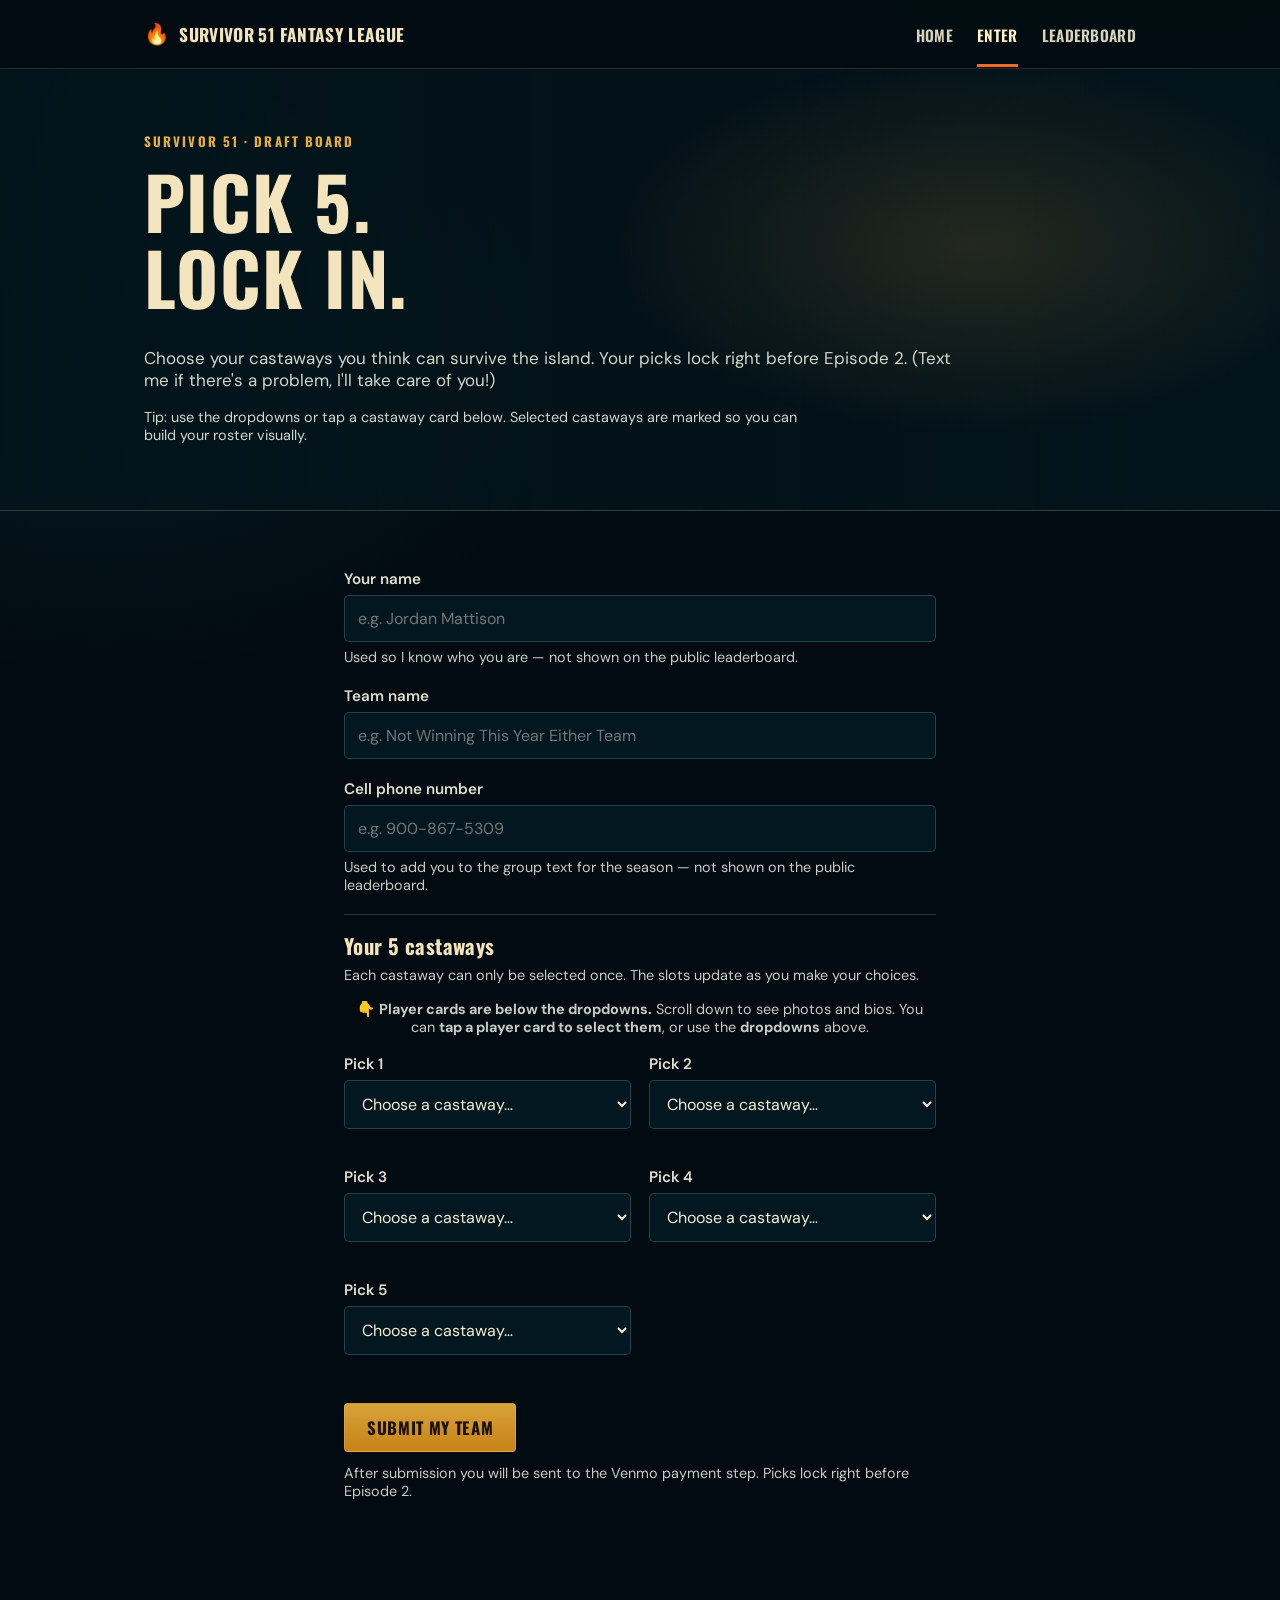
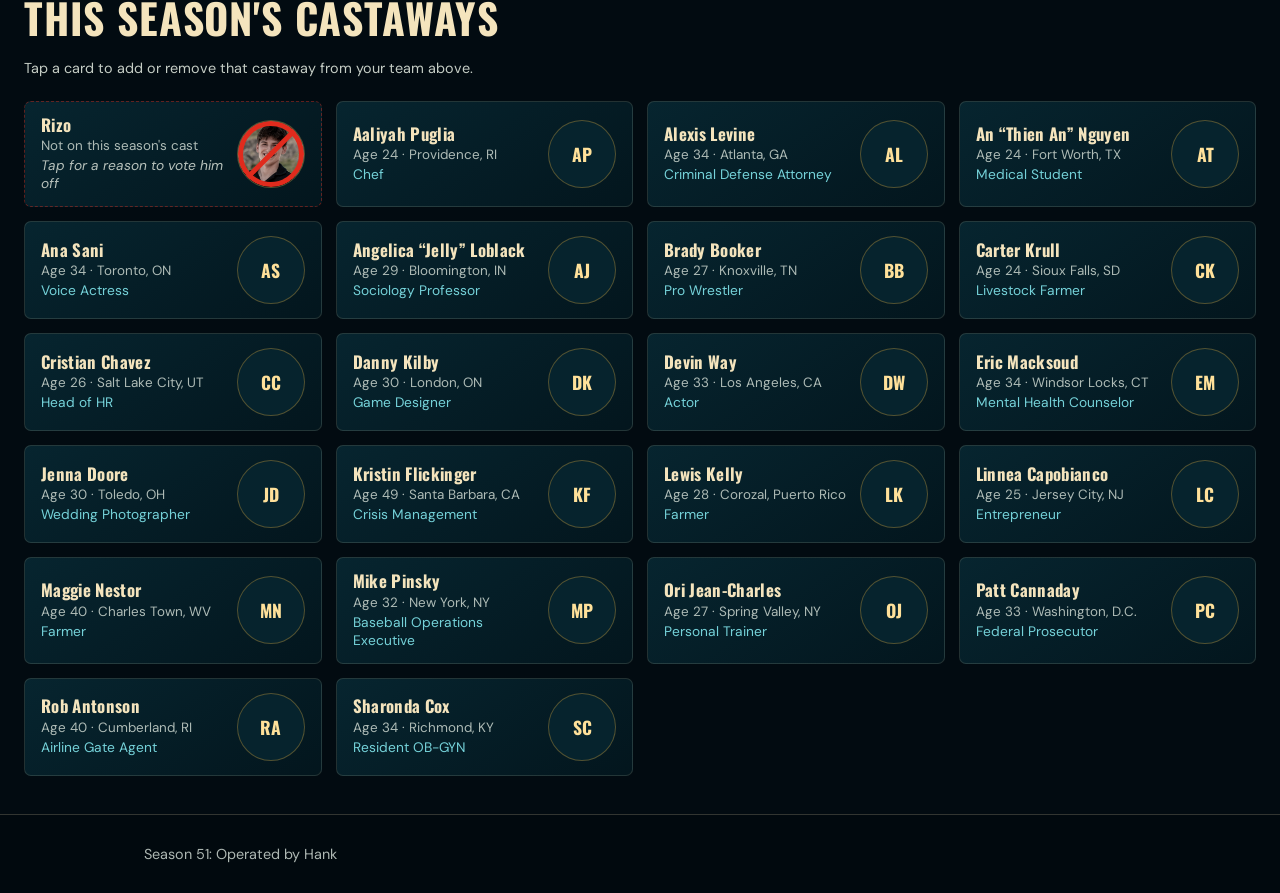
==== entry.html @ 3fda4a82 "Clarify picks lock timing before Episode 2" ====
<!doctype html>
<html lang="en">
<head>
<meta charset="utf-8" />
<meta name="viewport" content="width=device-width, initial-scale=1" />
<title>Draft Your Team — Survivor 51 Fantasy League</title>
<link rel="icon" href="images/flame.svg" type="image/svg+xml" />
<link rel="apple-touch-icon" href="images/apple-touch-icon.svg" type="image/svg+xml" sizes="180x180" />
<link rel="stylesheet" href="css/style.css" />
</head>
<body>

<nav class="topnav">
  <div class="container">
    <a class="brand" href="index.html">
      <span class="brand-flame" aria-hidden="true">🔥</span>
      <span class="brand-title"><span class="season-label">Survivor 51</span> Fantasy League</span>
    </a>
    <div class="navlinks">
      <a href="index.html">Home</a>
      <a href="entry.html" class="active">Enter</a>
      <a href="leaderboard.html">Leaderboard</a>
    </div>
  </div>
</nav>

<header class="hero">
  <div class="container">
    <div class="eyebrow"><span class="season-label">SURVIVOR 51</span> · DRAFT BOARD</div>
    <h1>Pick <span class="picks-per-team">five</span>.<br />Lock in.</h1>
    <p class="muted">Choose your castaways you think can survive the island. Your picks lock right before Episode 2. (Text me if there's a problem, I'll take care of you!)</p>
    <p class="muted small">Tip: use the dropdowns or tap a castaway card below. Selected castaways are marked so you can build your roster visually.</p>
  </div>
</header>

<section id="locked-section" class="hidden">
  <div class="container" style="max-width:640px;">
    <div class="panel center">
      <h2>Drafting is closed</h2>
      <p class="muted">The entry deadline has passed or entries have been closed, so picks are locked. If you already submitted a team, check the <a href="leaderboard.html">leaderboard</a> for scores. Get your team in before Episode 2 next season loser. Or text Henry for help!</p>
    </div>
  </div>
</section>

<!-- Payment reminder is intentionally near the top so it is easy to find after submission. -->
<section id="confirmation" class="hidden">
  <div class="container" style="max-width:640px;">
    <div class="panel center">
      <h2>🔥 You're in! 🔥</h2>
      <p class="muted">Your team is submitted. Picks lock right before Episode 2.</p>
      <a class="btn" id="venmo-payment-link" style="margin-top:8px;" target="_blank" rel="noopener"
         href="https://venmo.com/Henry-Lumbard-1?txn=pay&note=Survivor%2051%20Fantasy%20League%20entry">
        Pay $10 on Venmo (@Henry-Lumbard-1)
      </a>
      <p class="small muted" style="margin-top:20px;">
        Picks stay hidden until the entry deadline. Check the
        <a href="leaderboard.html">leaderboard</a> right before Episode 2 to see everyone's teams.
      </p>
    </div>
  </div>
</section>

<section id="form-section">
  <div class="container" style="max-width:640px;">
    <div id="status" class="hidden"></div>

    <form id="entry-form">
      <div class="field">
        <label for="playerName">Your name</label>
        <input type="text" id="playerName" required placeholder="e.g. Jordan Mattison" />
        <p class="small muted" style="margin-top:6px;">Used so I know who you are &mdash; not shown on the public leaderboard.</p>

      </div>
      <div class="field">
        <label for="teamName">Team name</label>
        <input type="text" id="teamName" required placeholder="e.g. Not Winning This Year Either Team" />
      </div>
      <div class="field">
        <label for="phone">Cell phone number</label>
        <input type="tel" id="phone" required placeholder="e.g. 900-867-5309" />
        <p class="small muted" style="margin-top:6px;">Used to add you to the group text for the season &mdash; not shown on the public leaderboard.</p>
      </div>

      <div class="hairline"></div>
      <h3 style="margin-top:20px;">Your <span class="picks-per-team">five</span> castaways</h3>
      <p class="small muted">Each castaway can only be selected once. The slots update as you make your choices.</p>
      <p class="small muted center" style="margin:16px 0 18px;">
        👇 <strong>Player cards are below the dropdowns.</strong> Scroll down to see photos and bios. You can <strong>tap a player card to select them</strong>, or use the <strong>dropdowns</strong> above.
      </p>

      <div class="pick-grid" id="pick-grid"></div>

      <div style="margin-top:28px;">
        <button type="submit" class="btn" id="submit-btn">Submit my team</button>
      </div>
      <p class="small muted" style="margin:12px 0 0;">After submission you will be sent to the Venmo payment step. Picks lock right before Episode 2.</p>
    </form>
  </div>
</section>

<section id="roster-section" class="tight">
  <div class="container container-wide">
    <h2>This season's castaways</h2>
    <p class="muted small">
     Tap a card to add or remove that castaway from your team above.
    </p>
    <div id="roster-status" class="hidden status-msg" style="margin-top:12px;"></div>
    <div class="roster-grid" id="roster-grid"></div>
  </div>
</section>

<footer>
  <div class="container">
    Survivor 51 Fantasy League &mdash; run by Henry &middot; entry fee $10 via Venmo (@Henry-Lumbard-1)
  </div>
</footer>

<script src="js/config.js"></script>
<script src="js/api.js"></script>
<script src="js/castaways.js"></script>
<script src="js/season.js"></script>
<script>
function initials(name) {
  return name.replace(/[\u201c\u201d"]/g, "").split(" ").filter(Boolean).slice(0, 2).map((w) => w[0]).join("").toUpperCase();
}

let ACTIVE_CASTAWAYS = SURVIVOR_51_CAST;

function renderRoster() {
  const grid = document.getElementById("roster-grid");
  grid.innerHTML = "";

  renderRizoCard(grid);

  ACTIVE_CASTAWAYS.forEach((c) => {
    const card = document.createElement("div");
    card.className = "roster-card";
    card.dataset.id = c.id;

    const photoWrap = document.createElement("div");
    photoWrap.className = "roster-photo";

    if (c.photo) {
      const img = document.createElement("img");
      img.src = c.photo;
      img.alt = c.name.replace(/[\u201c\u201d]/g, '"');
      img.loading = "lazy";
      img.onerror = function () {
        photoWrap.innerHTML = `<div class="roster-initials">${initials(c.name)}</div>`;
      };
      photoWrap.appendChild(img);
    } else {
      photoWrap.innerHTML = `<div class="roster-initials">${initials(c.name)}</div>`;
    }

    const info = document.createElement("div");
    info.className = "roster-info";
    info.innerHTML = `
      <h3>${c.name}</h3>
      <p class="roster-meta">Age ${c.age} &middot; ${c.hometown}</p>
      <p class="roster-occ">${c.occupation}</p>
    `;

    card.appendChild(info);
    card.appendChild(photoWrap);
    grid.appendChild(card);
  });

}

const RIZO_REASONS = [
  "Told the group chat he “basically already won” before the season even aired.",
  "Once explained the hidden immunity idol rules to a room full of people who have watched every season.",
  "Refers to strategic gameplay as “what I would have done.”",
  "Still brings up that one time he almost auditioned for the show.",
  "Has never once received a torch snuff, and will not let anyone forget it.",
  "Said he has a foolproof alliance strategy. Unfortunately, nobody else is in the alliance.",
  "Volunteered to be the camp provider, then remembered he doesn't know how to fish.",
  "Would absolutely play his Shot in the Dark on Day 1.",
  "Has already blamed the edit for something that hasn't happened yet.",
  "Calls himself a “social threat” despite being left on read in the group chat.",
  "Would find the hidden immunity idol and immediately tell everyone where it is.",
  "Spent three hours making a fake alliance chart on a whiteboard.",
  "His strategy is to “lay low” until everyone forgets he's there.",
  "Would negotiate his vote for a sandwich and still think he won the deal.",
  "Claims he could beat any Survivor challenge because he watched all the challenge compilations.",
  "Would form a final-four alliance before the opening credits finish.",
  "Has a backup speech prepared for every possible Tribal… except the one where he gets voted out.",
  "Thinks “trust” is a strategy.",
  "Would accidentally vote himself out and then argue the parchment was confusing.",
  "Has been practicing his confessional face in the bathroom mirror.",
  "Says “I’m not here to make friends” immediately after making friends.",
  "Would find an idol clue and somehow lose it before reading it.",
  "Already knows exactly who he would vote for at every Tribal Council.",
  "Would tell Jeff Probst his vote is “a business decision” and then vote based on vibes.",
  "His master strategy is to “hope everyone else makes bigger mistakes.”",
  "Would get blindsided and insist it was part of his plan.",
  "Has a three-step plan: survive, dominate, explain afterward why it was all intentional.",
  "Would bring an actual PowerPoint to a Tribal Council.",
  "Claims he's a challenge beast because he once won a backyard cornhole tournament.",
  "Would spend his entire day searching for an idol that isn't there.",
  "His alliance has one member: Rizo.",
  "Would give a 10-minute confessional explaining why his 2–3–1 vote split was genius.",
  "Somehow manages to be both the biggest threat and the easiest person to forget.",
  "If voted out, he will immediately request a recount.",
];

function renderRizoCard(grid) {
  const card = document.createElement("div");
  card.className = "roster-card fake-card";

  const photoWrap = document.createElement("div");
  photoWrap.className = "roster-photo";
  const img = document.createElement("img");
  img.src = "images/rizo.jpg";
  img.alt = "Rizo";
  photoWrap.appendChild(img);
  const ring = document.createElement("div");
  ring.className = "ban-ring";
  const bar = document.createElement("div");
  bar.className = "ban-bar";
  photoWrap.appendChild(ring);
  photoWrap.appendChild(bar);

  const info = document.createElement("div");
  info.className = "roster-info";
  info.innerHTML = `
    <h3>Rizo</h3>
    <p class="roster-meta">Not on this season's cast</p>
    <p class="roster-occ fake-reason">Tap for a reason to vote him off</p>
  `;

  card.appendChild(info);
  card.appendChild(photoWrap);
  grid.appendChild(card);

  const reasonEl = info.querySelector(".fake-reason");

  let shuffledReasons = [...RIZO_REASONS];
  let reasonIndex = 0;

  function shuffleReasons() {
    for (let i = shuffledReasons.length - 1; i > 0; i--) {
      const j = Math.floor(Math.random() * (i + 1));
      [shuffledReasons[i], shuffledReasons[j]] = [shuffledReasons[j], shuffledReasons[i]];
    }
    reasonIndex = 0;
  }

  shuffleReasons();

  card.addEventListener("click", () => {
    if (reasonIndex >= shuffledReasons.length) {
      shuffleReasons();
    }
    reasonEl.textContent = shuffledReasons[reasonIndex++];
    card.classList.add("revealed");
  });
}

renderRoster();

(async function initEntryPage() {
  const data = await fetchSeasonStatus().catch(() => ({ settings: LEAGUE, seasonStarted: false }));
  if (SEASON_DATA_MODE === "live" && data.castaways && data.castaways.length) {
    const staticById = Object.fromEntries(SURVIVOR_51_CAST.map((c) => [c.id, c]));
    ACTIVE_CASTAWAYS = data.castaways.map((c) => ({
      ...(staticById[c.id] || {}),
      ...c,
      age: c.age || staticById[c.id]?.age || "",
      photo: c.photo || staticById[c.id]?.photo || ""
    }));
    renderRoster();
  }
  applyLeagueSettings(SEASON_DATA_MODE === "static" ? LEAGUE : (data.settings || {}));
  document.querySelectorAll(".season-label").forEach((el) => el.textContent = LEAGUE.seasonLabel);
  document.querySelectorAll(".entry-fee").forEach((el) => el.textContent = LEAGUE.entryFee);
  const paymentLink = document.getElementById("venmo-payment-link");
  if (paymentLink) {
    paymentLink.href = getVenmoEntryUrl();
    paymentLink.textContent = `Pay ${LEAGUE.entryFee} on Venmo (@${LEAGUE.venmoHandle})`;
  }
  document.querySelectorAll(".picks-per-team").forEach((el) => el.textContent = String(LEAGUE.picksPerTeam));
  setupForm();

  if (data.seasonStarted) {
    document.getElementById("form-section").classList.add("hidden");
    document.getElementById("locked-section").classList.remove("hidden");
  }
})();

function setupForm() {
const NUM_PICKS = LEAGUE.picksPerTeam;
const grid = document.getElementById("pick-grid");
const selects = [];

for (let i = 0; i < NUM_PICKS; i++) {
  const field = document.createElement("div");
  field.className = "field";
  const label = document.createElement("label");
  label.textContent = `Pick ${i + 1}`;
  const select = document.createElement("select");
  select.required = true;
  select.dataset.index = i;
  field.appendChild(label);
  field.appendChild(select);
  selects.push(select);
  grid.appendChild(field);
}

function renderOptions() {
  const chosen = selects.map((s) => s.value).filter(Boolean);
  selects.forEach((select) => {
    const current = select.value;
    select.innerHTML = '<option value="">Choose a castaway&hellip;</option>';
    ACTIVE_CASTAWAYS.forEach((c) => {
      if (chosen.includes(c.id) && c.id !== current) return;
      const opt = document.createElement("option");
      opt.value = c.id;
      opt.textContent = `${c.name} \u2014 ${c.hometown}`;
      if (c.id === current) opt.selected = true;
      select.appendChild(opt);
    });
  });
  syncRosterSelection();
}
selects.forEach((s) => s.addEventListener("change", renderOptions));
renderOptions();

function syncRosterSelection() {
  const chosen = selects.map((s) => s.value).filter(Boolean);
  document.querySelectorAll(".roster-card").forEach((card) => {
    card.classList.toggle("selected", chosen.includes(card.dataset.id));
  });
}

function flashRosterStatus(msg) {
  const el = document.getElementById("roster-status");
  el.textContent = msg;
  el.className = "status-msg error";

  if (window.matchMedia("(max-width: 767px)").matches) {
    requestAnimationFrame(() => {
      const topOffset = 220;
      const y = el.getBoundingClientRect().top + window.scrollY - topOffset;
      window.scrollTo({ top: Math.max(0, y), behavior: "smooth" });
    });
  }
}

function clearRosterStatusIfBelowLimit() {
  const selectedCount = selects.filter((s) => s.value).length;
  if (selectedCount <= NUM_PICKS - 1) {
    const el = document.getElementById("roster-status");
    el.textContent = "";
    el.className = "hidden status-msg";
  }
}

function toggleCastaway(id) {
  const alreadyIn = selects.find((s) => s.value === id);
  if (alreadyIn) {
    alreadyIn.value = "";
  } else {
    const emptySlot = selects.find((s) => s.value === "");
    if (!emptySlot) {
      flashRosterStatus("Your team is already full — tap a selected castaway to remove them first.");
      return;
    }
    emptySlot.value = id;
  }
  renderOptions();
  clearRosterStatusIfBelowLimit();
}

document.querySelectorAll(".roster-card:not(.fake-card)").forEach((card) => {
  card.classList.add("clickable");
  card.setAttribute("role", "button");
  card.setAttribute("tabindex", "0");
  card.addEventListener("click", () => toggleCastaway(card.dataset.id));
  card.addEventListener("keydown", (e) => {
    if (e.key === "Enter" || e.key === " ") {
      e.preventDefault();
      toggleCastaway(card.dataset.id);
    }
  });
});

function showStatus(msg, type) {
  const el = document.getElementById("status");
  el.textContent = msg;
  el.className = `status-msg ${type}`;
}

document.getElementById("entry-form").addEventListener("submit", async (e) => {
  e.preventDefault();
  const playerName = document.getElementById("playerName").value.trim();
  const teamName = document.getElementById("teamName").value.trim();
  const phone = document.getElementById("phone").value.trim();
  const picks = selects.map((s) => s.value);

  if (new Set(picks).size !== NUM_PICKS || picks.includes("")) {
    showStatus(`Pick ${NUM_PICKS} different castaways before submitting.`, "error");
    return;
  }
  if (!phone) {
    showStatus("Add a cell phone number so you can be added to the group text.", "error");
    return;
  }

  const submitBtn = document.getElementById("submit-btn");
  submitBtn.disabled = true;
  submitBtn.textContent = "Submitting…";

  try {
    const result = await submitEntry({ playerName, teamName, phone, picks });
    if (result.error) {
      showStatus(result.error, "error");
      submitBtn.disabled = false;
      submitBtn.textContent = "Submit & lock my team";
      return;
    }

    const paymentLink = document.getElementById("venmo-payment-link");
    if (paymentLink) {
      paymentLink.href = getVenmoEntryUrl(teamName);
      paymentLink.textContent = `Pay ${LEAGUE.entryFee} on Venmo (@${LEAGUE.venmoHandle})`;
    }

    document.getElementById("form-section").classList.add("hidden");
    document.getElementById("confirmation").classList.remove("hidden");
    window.scrollTo({ top: 0, behavior: "smooth" });
  } catch (err) {
    console.error(err);
    showStatus("Something went wrong submitting your team. Please try again.", "error");
    submitBtn.disabled = false;
    submitBtn.textContent = "Submit & lock my team";
  }
});
}
</script>
</body>
</html>
---- css/style.css ----
@import url("https://fonts.googleapis.com/css2?family=Oswald:wght@400;500;600;700&family=Special+Elite&family=DM+Sans:wght@400;500;600;700&display=swap");

:root {
  --night: #03141b;
  --deep: #062733;
  --teal: #0b5968;
  --teal-2: #117b87;
  --water: #18a2ad;
  --sand: #f4e4bd;
  --sand-2: #d7bd82;
  --gold: #e5ad3d;
  --ember: #ef6a25;
  --paint-red: #b6291e;
  --line: rgba(244, 228, 189, .20);
  --panel: rgba(3, 20, 27, .86);
  --panel-strong: rgba(4, 24, 31, .94);
  --max-w: 1040px;
  --wide: 1320px;
}

* { box-sizing: border-box; }
html { scroll-behavior: smooth; background: #000; }
body { margin: 0; min-height: 100vh; color: var(--sand); background: radial-gradient(900px 520px at 85% -10%, rgba(24,162,173,.16), transparent 70%), radial-gradient(800px 500px at 8% 15%, rgba(22,162,173,.10), transparent 60%), #020b11; font-family: "DM Sans", sans-serif; font-size: 17px; }
body::before { content: ""; position: fixed; inset: 0; pointer-events: none; z-index: -1; background-image: linear-gradient(rgba(0,0,0,.08), rgba(0,0,0,.08)); opacity: .55; }
h1,h2,h3,.display,.brand,.eyebrow,.navlinks a,.btn,th,.fee,.status { font-family: "Oswald", Impact, sans-serif; letter-spacing: .02em; }
h1,h2,h3 { color: var(--sand); margin: 0 0 .45em; line-height: 1.05; }
h1 { font-size: clamp(2.4rem, 6vw, 4.5rem); text-transform: uppercase; }
h2 { font-size: clamp(1.8rem, 4vw, 2.6rem); text-transform: uppercase; }
h3 { font-size: 1.3rem; }
p { max-width: 68ch; margin: 0 0 1em; }
.eyebrow { font-size: .82rem; font-weight: 700; text-transform: uppercase; letter-spacing: .16em; }
a { color: #7fe0e7; }
a:hover { color: #b4f2f4; }
.container { max-width: var(--max-w); margin: 0 auto; padding: 0 24px; }
.container-wide { max-width: var(--wide); }
.topnav { position: sticky; top: 0; z-index: 50; background: rgba(2,12,17,.94); border-bottom: 1px solid rgba(244,228,189,.16); -webkit-backdrop-filter: blur(12px); backdrop-filter: blur(12px); }
.topnav .container { min-height: 68px; display: flex; align-items: center; justify-content: space-between; gap: 18px; }
.brand { display: flex; align-items: center; gap: 10px; color: var(--sand); text-decoration: none; font-size: 1.08rem; font-weight: 700; text-transform: uppercase; white-space: nowrap; }
.brand svg { width: 22px; height: 22px; }
.navlinks { display: flex; gap: 24px; }
.navlinks a { color: #d9d3bd; text-decoration: none; font-size: .96rem; font-weight: 600; text-transform: uppercase; padding: 22px 0 18px; border-bottom: 3px solid transparent; }
.navlinks a:hover,.navlinks a.active { color: #fff1c6; border-bottom-color: var(--ember); }
.logo-hero { display: none; }
.poster-hero { position: relative; width: 100%; overflow: hidden; background: #020c11; border-bottom: 1px solid rgba(244,228,189,.18); }
.poster-frame { position: relative; width: min(100%, 128.67vh); margin: 0 auto; }
.poster-art { display: block; width: 100%; height: auto; max-width: 100%; margin: 0 auto; object-fit: contain; object-position: center; }
.poster-frame::after { content: ""; position: absolute; inset: 0; pointer-events: none; background: none; }
.hero-cta-hotspot { position: absolute; z-index: 3; left: 29%; top: 77%; width: 42%; height: 20%; display: block; border-radius: 18px; color: transparent; text-indent: -9999px; }
.hero-cta-hotspot:focus-visible { outline: 3px solid #fff1c6; outline-offset: 4px; }
.poster-caption { position: relative; z-index: 4; left: auto; bottom: auto; transform: none; width: fit-content; max-width: calc(100% - 28px); margin: 12px auto 14px; color: rgba(244,228,189,.88); text-align: center; }
.hero { position: relative; padding: 62px 0 52px; overflow: hidden; border-bottom: 1px solid var(--line); background: linear-gradient(90deg, rgba(3,20,27,.98), rgba(3,20,27,.72) 52%, rgba(3,20,27,.96)); }
.hero::after { content:""; position:absolute; inset:0; background: radial-gradient(500px 260px at 76% 40%, rgba(229,173,61,.14), transparent 72%); pointer-events:none; }
.hero .container { position: relative; z-index: 1; }
.hero .eyebrow { color: var(--gold); margin-bottom: 12px; }
.hero .muted { color: #d2d6ca; }
.hero-stats { display:flex; flex-wrap:wrap; gap:26px; margin-top:30px; padding-top:24px; border-top:1px solid var(--line); }
.stat .num { display:block; color:#fff0be; font-family:"Oswald",sans-serif; font-size:2rem; font-weight:700; }
.stat .label { color:#cbd0c6; font-size:.92rem; }
.btn { display:inline-flex; align-items:center; justify-content:center; gap:8px; min-height:46px; padding:11px 22px; border:1px solid rgba(244,228,189,.18); border-radius:4px; background: linear-gradient(180deg, rgba(229,173,61,.94), rgba(207,136,24,.96)); color:#1c1306; font-family:"Oswald",sans-serif; font-size:1.05rem; font-weight:700; text-decoration:none; text-transform:uppercase; letter-spacing:.04em; transition:transform .12s ease, filter .12s ease, border-color .12s ease; }
.btn:hover { color:#fff; transform:translateY(-1px); filter:brightness(1.08); }
.btn.secondary { background:rgba(5,36,46,.72); border-color:rgba(127,224,231,.34); color:#c9f2f3; }
.btn.secondary:hover { border-color:var(--water); }
.btn:disabled { opacity:.5; cursor:not-allowed; transform:none; }
section { padding:58px 0; }
section.tight { padding:38px 0; }
.panel { background: linear-gradient(145deg, rgba(7,35,45,.94), rgba(2,19,26,.92)); border:1px solid rgba(244,228,189,.16); border-top-color:rgba(229,173,61,.35); border-radius:8px; padding:28px; }
.hairline { border-top:1px solid var(--line); margin:14px 0; }
.scoreboard { border:1px solid rgba(229,173,61,.45); border-radius:7px; overflow:hidden; background:rgba(2,18,24,.78); }
.scoreboard .row { display:flex; justify-content:space-between; align-items:baseline; gap:18px; padding:15px 20px; border-bottom:1px solid var(--line); }
.scoreboard .row:last-child { border-bottom:none; }
.scoreboard .rule { color:#d7ddd2; }
.scoreboard .val { color:#ffe5a1; font-family:"Oswald",sans-serif; font-size:1.15rem; font-weight:700; white-space:nowrap; }
label { display:block; color:#e2dfcf; font-weight:600; font-size:.95rem; margin-bottom:6px; }
input[type="text"], input[type="tel"], select { width:100%; padding:12px 13px; border-radius:5px; background:#02171f; color:#f6ecd2; border:1px solid rgba(127,224,231,.22); font:inherit; font-size:1rem; }
input:focus,select:focus { outline:2px solid rgba(24,162,173,.72); outline-offset:2px; border-color:var(--water); }
.field { margin-bottom:20px; }
.pick-grid { display:grid; grid-template-columns:repeat(auto-fit,minmax(220px,1fr)); gap:18px; }
#standings-table { width:100%; border-collapse:separate; border-spacing:0; overflow:hidden; background:rgba(2,17,23,.84); border:1px solid rgba(244,228,189,.14); border-radius:8px; }
th,td { text-align:left; padding:14px 15px; border-bottom:1px solid rgba(244,228,189,.10); font-size:.98rem; }
th { color:#d9c88e; font-size:.82rem; text-transform:uppercase; letter-spacing:.09em; background:rgba(9,58,70,.72); }
tbody tr:hover { background:rgba(24,162,173,.07); }
tbody tr:last-child td { border-bottom:0; }
tr.rank-1 td:first-child { color:#ffe29a; font-weight:800; }
.pick-tag { display:inline-block; font-size:.82rem; padding:4px 9px; border-radius:999px; border:1px solid rgba(244,228,189,.18); margin:2px 4px 2px 0; white-space:nowrap; }
.pick-tag.out { color:#9aa49f; text-decoration:line-through; opacity:.65; }
.pick-tag.final3 { border-color:var(--gold); color:#ffe19a; background:rgba(229,173,61,.08); }
.pick-tag.winner { border-color:var(--gold); color:#fff0b4; background:rgba(229,173,61,.18); box-shadow:inset 0 0 0 1px rgba(229,173,61,.18); }
.pick-tag.active { border-color:rgba(24,162,173,.62); color:#91e4e8; background:rgba(24,162,173,.07); }
.picks-cell { white-space:nowrap; }
#standings-table td,#standings-table th { white-space:nowrap; }
.badge { display:inline-block; padding:4px 9px; border-radius:999px; font-size:.82rem; font-weight:700; }
.badge.paid { background:rgba(67,171,141,.16); color:#8fe0c2; }
.badge.unpaid { background:rgba(239,106,37,.14); color:#ffad76; }
.center { text-align:center; }
.center p { margin-left:auto; margin-right:auto; }
.muted { color:#c5cdc5; }
.hidden { display:none !important; }
.small { font-size:.9rem; }
.status-msg { padding:14px 16px; border-radius:6px; border:1px solid var(--line); margin-bottom:20px; background:rgba(2,18,24,.72); }
.status-msg.error { border-color:rgba(239,106,37,.55); color:#ffae79; }
.status-msg.success { border-color:rgba(229,173,61,.55); color:#ffe09a; }
.roster-grid { display:grid; grid-template-columns:repeat(auto-fill,minmax(260px,1fr)); gap:14px; margin-top:24px; }
.roster-card { background:linear-gradient(145deg,rgba(7,39,49,.94),rgba(3,23,30,.94)); border:1px solid rgba(244,228,189,.13); border-radius:7px; padding:14px 16px; display:grid; grid-template-columns:minmax(0,1fr) 68px; align-items:center; gap:12px; transition:transform .12s ease, border-color .12s ease, background .12s ease, opacity .12s ease; }
.roster-card:hover { transform:translateY(-2px); border-color:rgba(24,162,173,.65); background:linear-gradient(145deg,rgba(8,52,64,.96),rgba(3,25,33,.96)); }
.roster-card.clickable { cursor:pointer; }
.roster-card.clickable:focus-visible { outline:2px solid var(--water); outline-offset:2px; }
.roster-card.selected { opacity:.58; filter:grayscale(.65); border-color:rgba(244,228,189,.48); }
.roster-card.selected .roster-photo { position:relative; }
.roster-card.selected .roster-photo::after { content:"✓"; position:absolute; right:-4px; bottom:-4px; width:21px; height:21px; border-radius:50%; background:var(--ember); color:white; font-size:12px; line-height:21px; text-align:center; font-weight:700; }
.roster-info { text-align:left; min-width:0; }
.roster-info h3 { font-size:1.05rem; margin-bottom:4px; }
.roster-photo { width:68px; height:68px; border-radius:50%; overflow:hidden; background:#06232d; border:1px solid rgba(229,173,61,.34); flex-shrink:0; justify-self:end; }
.roster-photo img { width:100%; height:100%; object-fit:cover; object-position:50% 5%; transform:scale(2.2); transform-origin:50% 5%; }
.roster-initials { width:100%; height:100%; display:flex; align-items:center; justify-content:center; font-family:"Oswald",sans-serif; font-weight:700; font-size:1.1rem; color:#ffe19a; }
.roster-meta { font-size:.84rem; color:#aebbb6; margin:0 0 2px; }
.roster-occ { font-size:.86rem; color:#75d2d9; margin:0; }
.roster-badge { font-size:.82rem; font-weight:700; margin:5px 0 0; }
.roster-card.out { opacity:.48; filter:grayscale(.8); border-color:rgba(244,228,189,.09); }
.roster-card.out .roster-badge { color:#aeb6b2; text-decoration:line-through; }
.roster-card.final3 { border-color:rgba(229,173,61,.72); background:rgba(229,173,61,.08); }
.roster-card.final3 .roster-badge,.roster-card.winner .roster-badge { color:#ffe09a; }
.roster-card.winner { border-color:var(--gold); background:rgba(229,173,61,.14); box-shadow:inset 0 0 0 1px rgba(229,173,61,.25),0 0 24px rgba(229,173,61,.10); }
.nopick { display:flex; gap:22px; align-items:center; background:rgba(4,28,36,.9); border:1px solid rgba(182,41,30,.35); border-left:4px solid var(--paint-red); padding:20px 22px; margin-bottom:30px; }
.nopick-photo { position:relative; flex-shrink:0; width:108px; height:108px; border-radius:50%; overflow:hidden; }
.nopick-photo img { width:100%; height:100%; object-fit:cover; object-position:center 22%; filter:grayscale(.55) contrast(1.05) brightness(.9); }
.nopick-photo .ban-ring,.roster-card.fake-card .ban-ring { position:absolute; inset:0; border:6px solid #e02b1d; border-radius:50%; }
.nopick-photo .ban-bar,.roster-card.fake-card .ban-bar { position:absolute; left:50%; top:50%; width:6px; height:105%; background:#e02b1d; transform:translate(-50%,-50%) rotate(45deg); }
.nopick-text h3 { margin-bottom:4px; }
.nopick-text p { margin:0; color:var(--sand-2); font-size:.96rem; }
.roster-card.fake-card { cursor:pointer; border-style:dashed; border-color:rgba(224,43,29,.42); }
.roster-card.fake-card:hover { border-color:#e02b1d; }
.roster-card.fake-card .roster-photo { position:relative; }
.roster-card.fake-card .roster-photo img { transform:none; object-position:center 22%; filter:grayscale(.5) contrast(1.05) brightness(.85); }
.roster-card.fake-card .ban-ring { border-width:5px; }
.roster-card.fake-card .ban-bar { width:5px; }
.roster-card.fake-card .roster-occ.fake-reason { color:#b7c1bb; font-style:italic; }
.roster-card.fake-card.revealed .roster-occ.fake-reason { color:#ff9c63; font-style:normal; }
.torch-band { position:relative; overflow:hidden; padding:78px 0 62px; isolation:isolate; }
.torch-band::before { content:""; position:absolute; inset:0; background:url("../images/torchsnuff.jpg") center 38%/cover no-repeat; opacity:.42; filter:saturate(.9) contrast(1.08); z-index:-2; }
.torch-band::after { content:""; position:absolute; inset:0; background:linear-gradient(90deg,#03141b 0%,rgba(3,20,27,.35) 50%,#03141b 100%),radial-gradient(520px 280px at 62% 50%,rgba(239,106,37,.18),transparent 60%); z-index:-1; }
.torch-band .container { position:relative; }
.torch-sub { color:#d4dbd3; max-width:44ch; margin:0; }
footer { border-top:1px solid var(--line); padding:30px 0; color:#aeb8b3; font-size:.9rem; background:rgba(1,9,13,.72); }
footer .container { font-size: 0; }
footer .container::after { content: "Season 51: Operated by Hank"; font-size: .9rem; }
@media (max-width: 800px) { .topnav .container { align-items:flex-start; padding-top:12px; padding-bottom:12px; flex-direction:column; } .navlinks { width:100%; justify-content:space-between; gap:12px; } .navlinks a { padding-top:0; } }
@media (max-width: 640px) { .container { padding:0 17px; } .brand { font-size:.96rem; } .poster-frame { width:100%; } .poster-art { width:100%; height:auto; min-height:0; object-fit:cover; object-position:center; scale:1.2; } .hero-cta-hotspot { left: 25%; top: 82%; width: 51%; height: 18%; } }
.premiere-countdown { padding:14px 20px 16px; text-align:center; letter-spacing:.04em; }
.countdown-kicker { color:var(--gold); font-family:Oswald,sans-serif; font-size:.78rem; font-weight:700; letter-spacing:.16em; margin-bottom:5px; }
.countdown-time { color:#fff7df; font-family:Oswald,Impact,sans-serif; font-size:clamp(1.45rem,3vw,2.45rem); font-weight:700; line-height:1.05; text-shadow:0 2px 14px rgba(0,0,0,.65); white-space:nowrap; }
.countdown-time span { display:inline-block; min-width:1.25em; font-variant-numeric:tabular-nums; }
.countdown-time small { color:var(--ember); font-family:DM Sans,sans-serif; font-size:.46em; font-weight:800; letter-spacing:.1em; margin:0 .28em 0 .08em; vertical-align:.22em; }
.countdown-date { color:#f2dfb0; font-size:.78rem; margin-top:5px; }
.countdown-note { color:rgba(255,255,255,.68); font-size:.68rem; margin-top:3px; }
@media (max-width:600px) { .premiere-countdown { padding:11px 12px 13px; } .countdown-time { font-size:1.35rem; } .countdown-date { font-size:.7rem; } .countdown-note { font-size:.62rem; } }

/* Shared native fire emoji animation */
.brand-flame {
  display: inline-block;
  font-family: "Apple Color Emoji", "Segoe UI Emoji", "Noto Color Emoji", sans-serif;
  font-size: 1.18em;
  line-height: 1;
  transform-origin: 50% 90%;
  animation: flame-wave 1.25s ease-in-out infinite;
  will-change: transform;
}

@keyframes flame-wave {
  0%, 100% { transform: rotate(-8deg) skewX(-2deg) scale(1); }
  20% { transform: rotate(7deg) skewX(2deg) scale(1.06, .96); }
  40% { transform: rotate(-6deg) skewX(-3deg) scale(.97, 1.05); }
  60% { transform: rotate(8deg) skewX(2deg) scale(1.05, .97); }
  80% { transform: rotate(-5deg) skewX(-2deg) scale(.98, 1.04); }
}

@media (prefers-reduced-motion: reduce) {
  .brand-flame {
    animation: none;
    transform: none;
  }
}
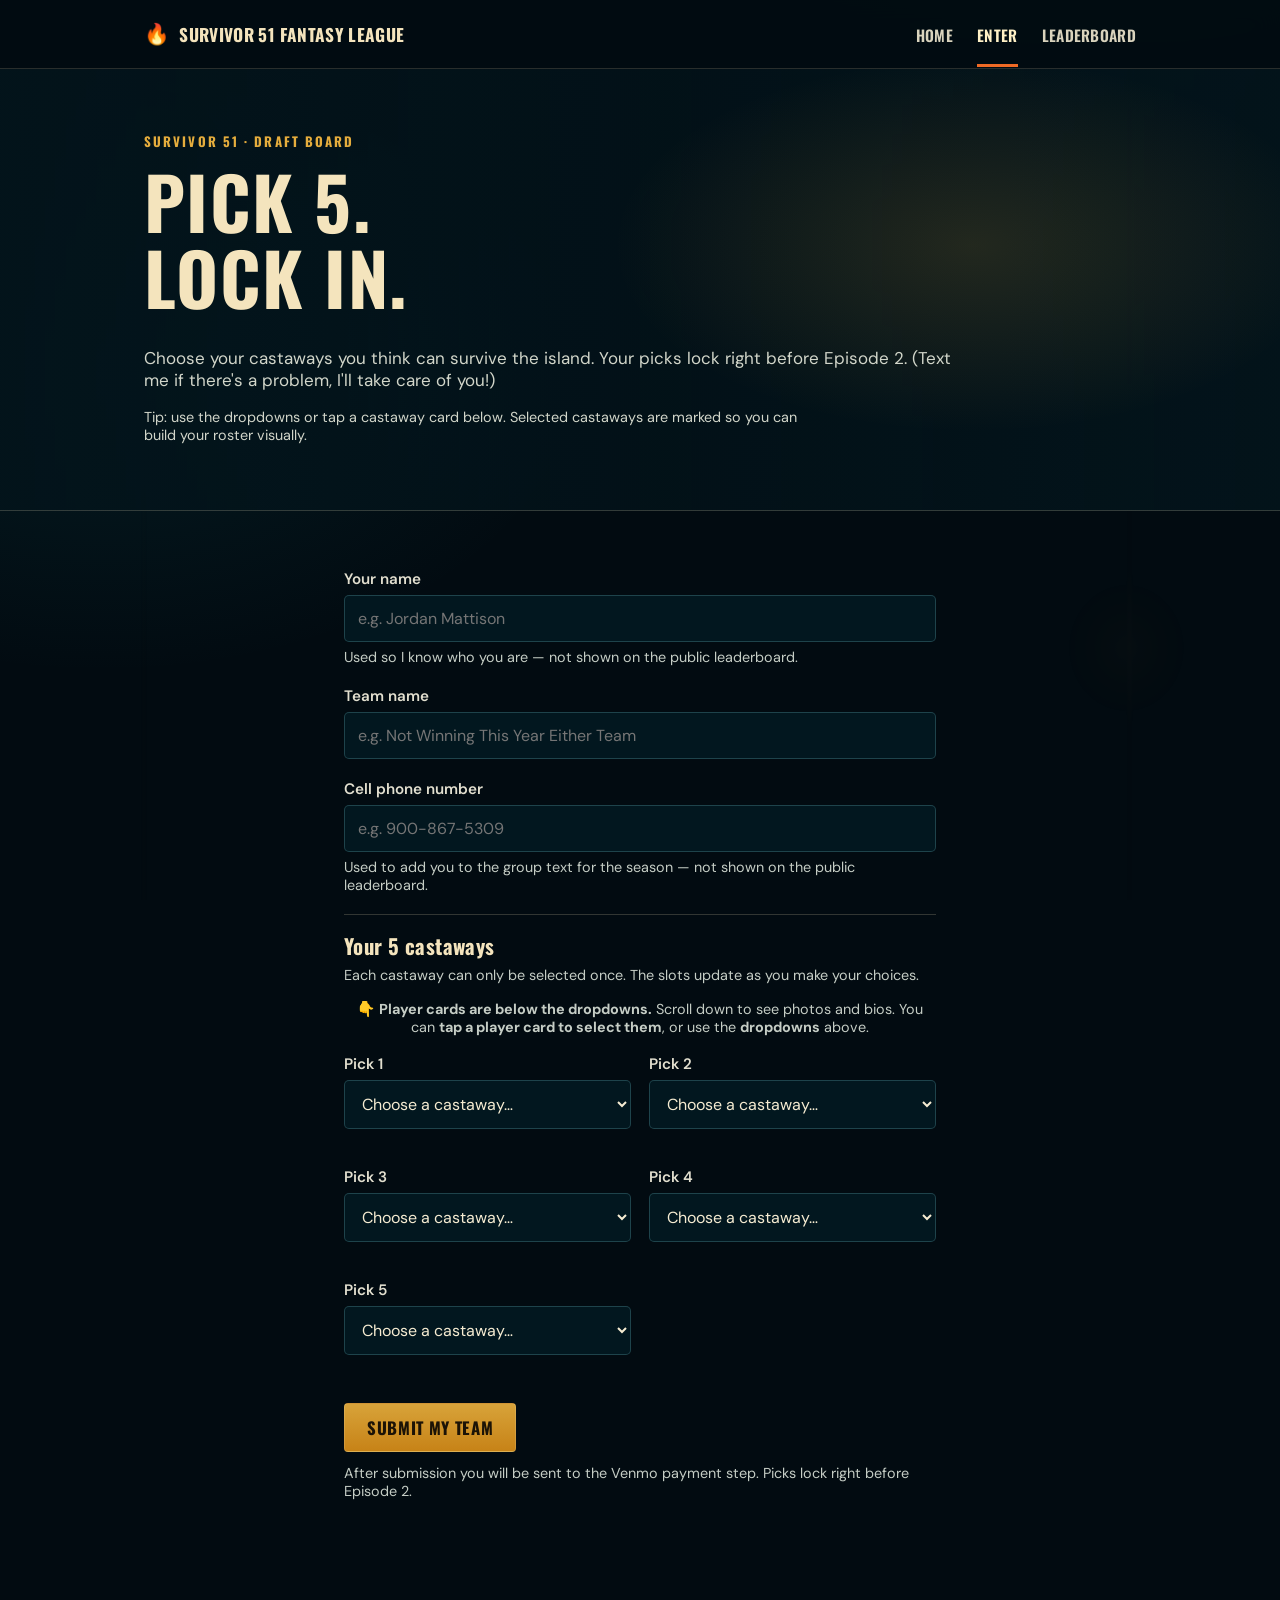
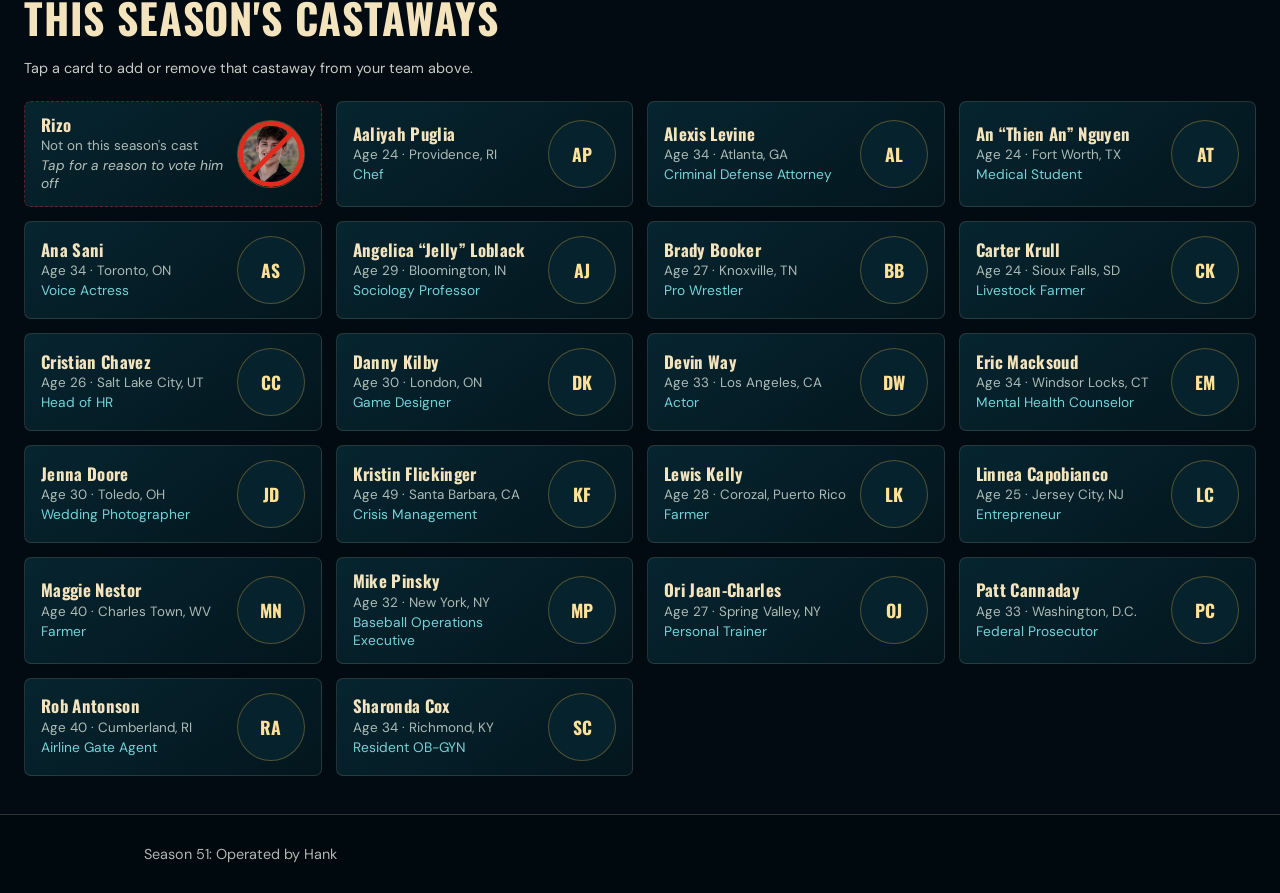
==== commit 34322be6: "Add more Rizo roast lines" ====
--- a/entry.html
+++ b/entry.html
@@ -203,6 +203,9 @@
   "Would give a 10-minute confessional explaining why his 2–3–1 vote split was genius.",
   "Somehow manages to be both the biggest threat and the easiest person to forget.",
   "If voted out, he will immediately request a recount.",
+  "Those ears have their own zip code.",
+  "His teeth look like they were assembled during a commercial break.",
+  "That laugh sounds like a car trying to start in the cold.",
 ];
 
 function renderRizoCard(grid) {
--- a/css/style.css
+++ b/css/style.css
@@ -21,7 +21,24 @@
 * { box-sizing: border-box; }
 html { scroll-behavior: smooth; background: #000; }
 body { margin: 0; min-height: 100vh; color: var(--sand); background: radial-gradient(900px 520px at 85% -10%, rgba(24,162,173,.16), transparent 70%), radial-gradient(800px 500px at 8% 15%, rgba(22,162,173,.10), transparent 60%), #020b11; font-family: "DM Sans", sans-serif; font-size: 17px; }
-body::before { content: ""; position: fixed; inset: 0; pointer-events: none; z-index: -1; background-image: linear-gradient(rgba(0,0,0,.08), rgba(0,0,0,.08)); opacity: .55; }
+body::before {
+  content: "";
+  position: fixed;
+  inset: 0;
+  pointer-events: none;
+  z-index: 0;
+  opacity: .14;
+  background:
+    radial-gradient(120px 120px at 12% 18%, rgba(239,106,37,.18), transparent 70%),
+    linear-gradient(90deg, transparent 11%, rgba(90,48,24,.14) 11.15% 11.35%, transparent 11.5%),
+    radial-gradient(100px 110px at 88% 72%, rgba(229,173,61,.14), transparent 70%),
+    linear-gradient(90deg, transparent 88%, rgba(90,48,24,.12) 88.15% 88.35%, transparent 88.5%);
+  background-size: 100% 100%;
+}
+body > * {
+  position: relative;
+  z-index: 1;
+}
 h1,h2,h3,.display,.brand,.eyebrow,.navlinks a,.btn,th,.fee,.status { font-family: "Oswald", Impact, sans-serif; letter-spacing: .02em; }
 h1,h2,h3 { color: var(--sand); margin: 0 0 .45em; line-height: 1.05; }
 h1 { font-size: clamp(2.4rem, 6vw, 4.5rem); text-transform: uppercase; }
@@ -152,7 +169,7 @@
 .countdown-time small { color:var(--ember); font-family:DM Sans,sans-serif; font-size:.46em; font-weight:800; letter-spacing:.1em; margin:0 .28em 0 .08em; vertical-align:.22em; }
 .countdown-date { color:#f2dfb0; font-size:.78rem; margin-top:5px; }
 .countdown-note { color:rgba(255,255,255,.68); font-size:.68rem; margin-top:3px; }
-@media (max-width:600px) { .premiere-countdown { padding:11px 12px 13px; } .countdown-time { font-size:1.35rem; } .countdown-date { font-size:.7rem; } .countdown-note { font-size:.62rem; } }
+@media (max-width:600px) { .premiere-countdown { width:100%; padding:11px 8px 13px; } .countdown-time { font-size:clamp(1.2rem,6.4vw,1.65rem); letter-spacing:-.015em; } .countdown-date { font-size:.7rem; } .countdown-note { font-size:.62rem; } }
 
 /* Shared native fire emoji animation */
 .brand-flame {
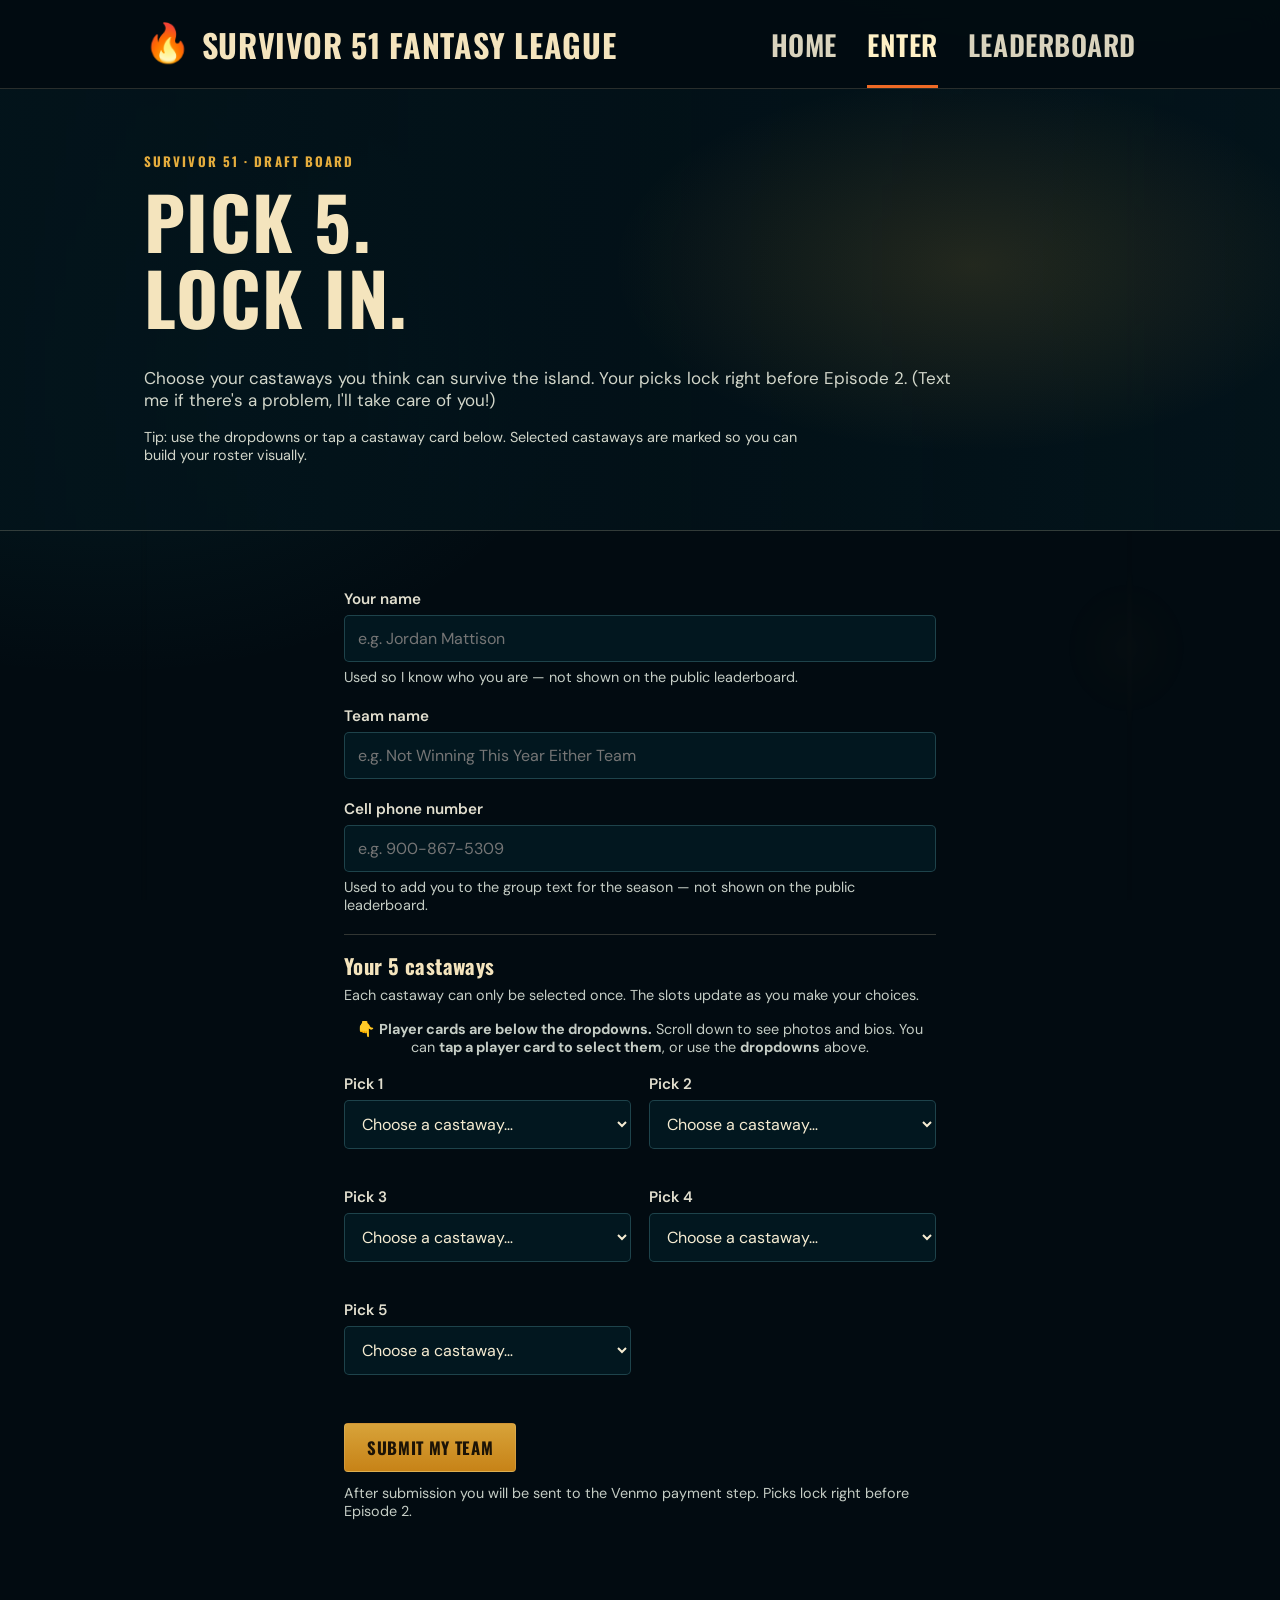
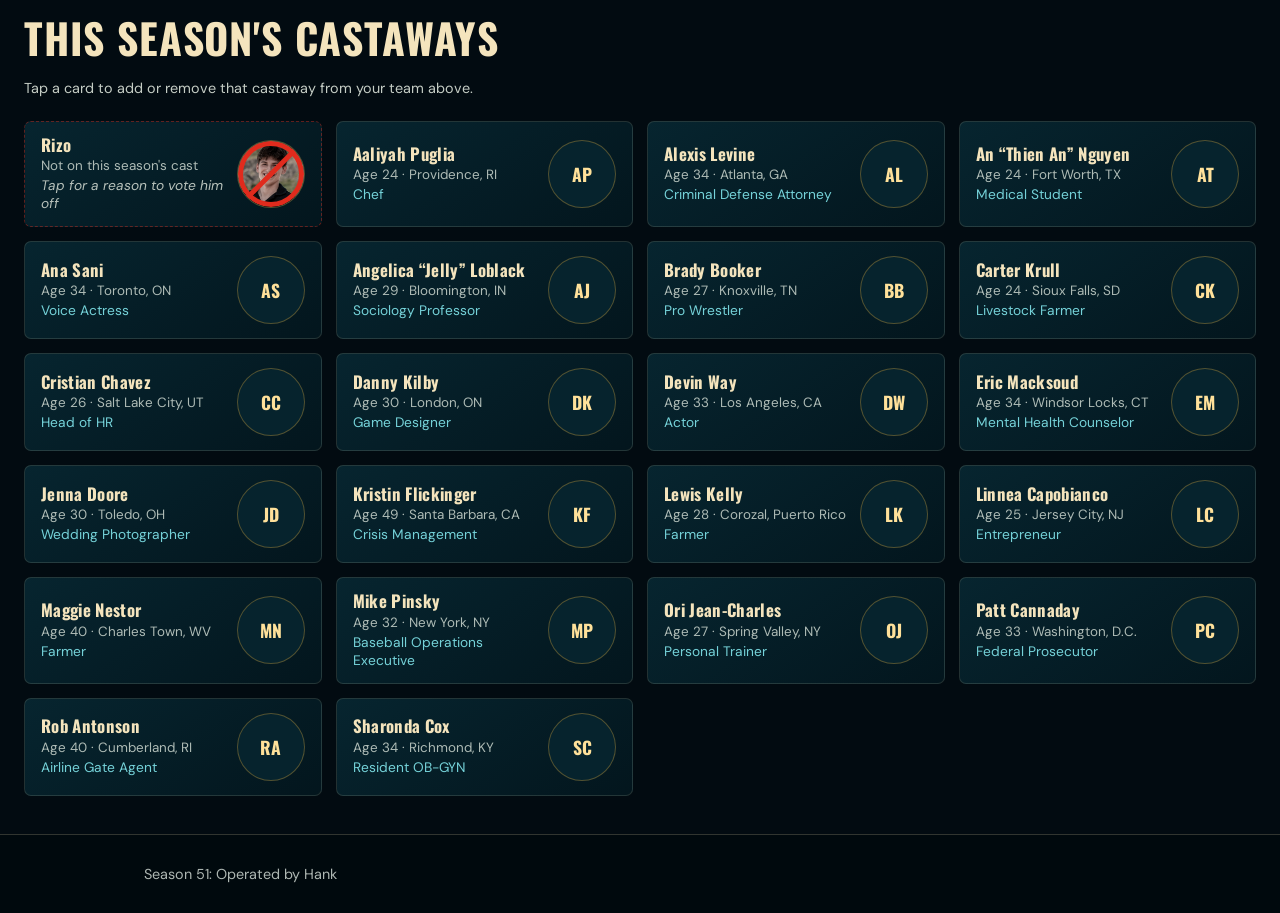
==== commit e8ab250c: "Prevent Pick Five text from changing after page load" ====
--- a/entry.html
+++ b/entry.html
@@ -27,7 +27,7 @@
 <header class="hero">
   <div class="container">
     <div class="eyebrow"><span class="season-label">SURVIVOR 51</span> · DRAFT BOARD</div>
-    <h1>Pick <span class="picks-per-team">five</span>.<br />Lock in.</h1>
+    <h1>Pick <span class="picks-per-team">5</span>.<br />Lock in.</h1>
     <p class="muted">Choose your castaways you think can survive the island. Your picks lock right before Episode 2. (Text me if there's a problem, I'll take care of you!)</p>
     <p class="muted small">Tip: use the dropdowns or tap a castaway card below. Selected castaways are marked so you can build your roster visually.</p>
   </div>
@@ -82,7 +82,7 @@
       </div>
 
       <div class="hairline"></div>
-      <h3 style="margin-top:20px;">Your <span class="picks-per-team">five</span> castaways</h3>
+      <h3 style="margin-top:20px;">Your <span class="picks-per-team">5</span> castaways</h3>
       <p class="small muted">Each castaway can only be selected once. The slots update as you make your choices.</p>
       <p class="small muted center" style="margin:16px 0 18px;">
         👇 <strong>Player cards are below the dropdowns.</strong> Scroll down to see photos and bios. You can <strong>tap a player card to select them</strong>, or use the <strong>dropdowns</strong> above.
--- a/css/style.css
+++ b/css/style.css
@@ -161,6 +161,7 @@
 footer .container { font-size: 0; }
 footer .container::after { content: "Season 51: Operated by Hank"; font-size: .9rem; }
 @media (max-width: 800px) { .topnav .container { align-items:flex-start; padding-top:12px; padding-bottom:12px; flex-direction:column; } .navlinks { width:100%; justify-content:space-between; gap:12px; } .navlinks a { padding-top:0; } }
+@media (min-width: 801px) { .topnav .container { min-height: 82px; } .brand { font-size: 2rem; } .navlinks { gap: 30px; } .navlinks a { font-size: 1.75rem; padding: 24px 0 20px; } }
 @media (max-width: 640px) { .container { padding:0 17px; } .brand { font-size:.96rem; } .poster-frame { width:100%; } .poster-art { width:100%; height:auto; min-height:0; object-fit:cover; object-position:center; scale:1.2; } .hero-cta-hotspot { left: 25%; top: 82%; width: 51%; height: 18%; } }
 .premiere-countdown { padding:14px 20px 16px; text-align:center; letter-spacing:.04em; }
 .countdown-kicker { color:var(--gold); font-family:Oswald,sans-serif; font-size:.78rem; font-weight:700; letter-spacing:.16em; margin-bottom:5px; }
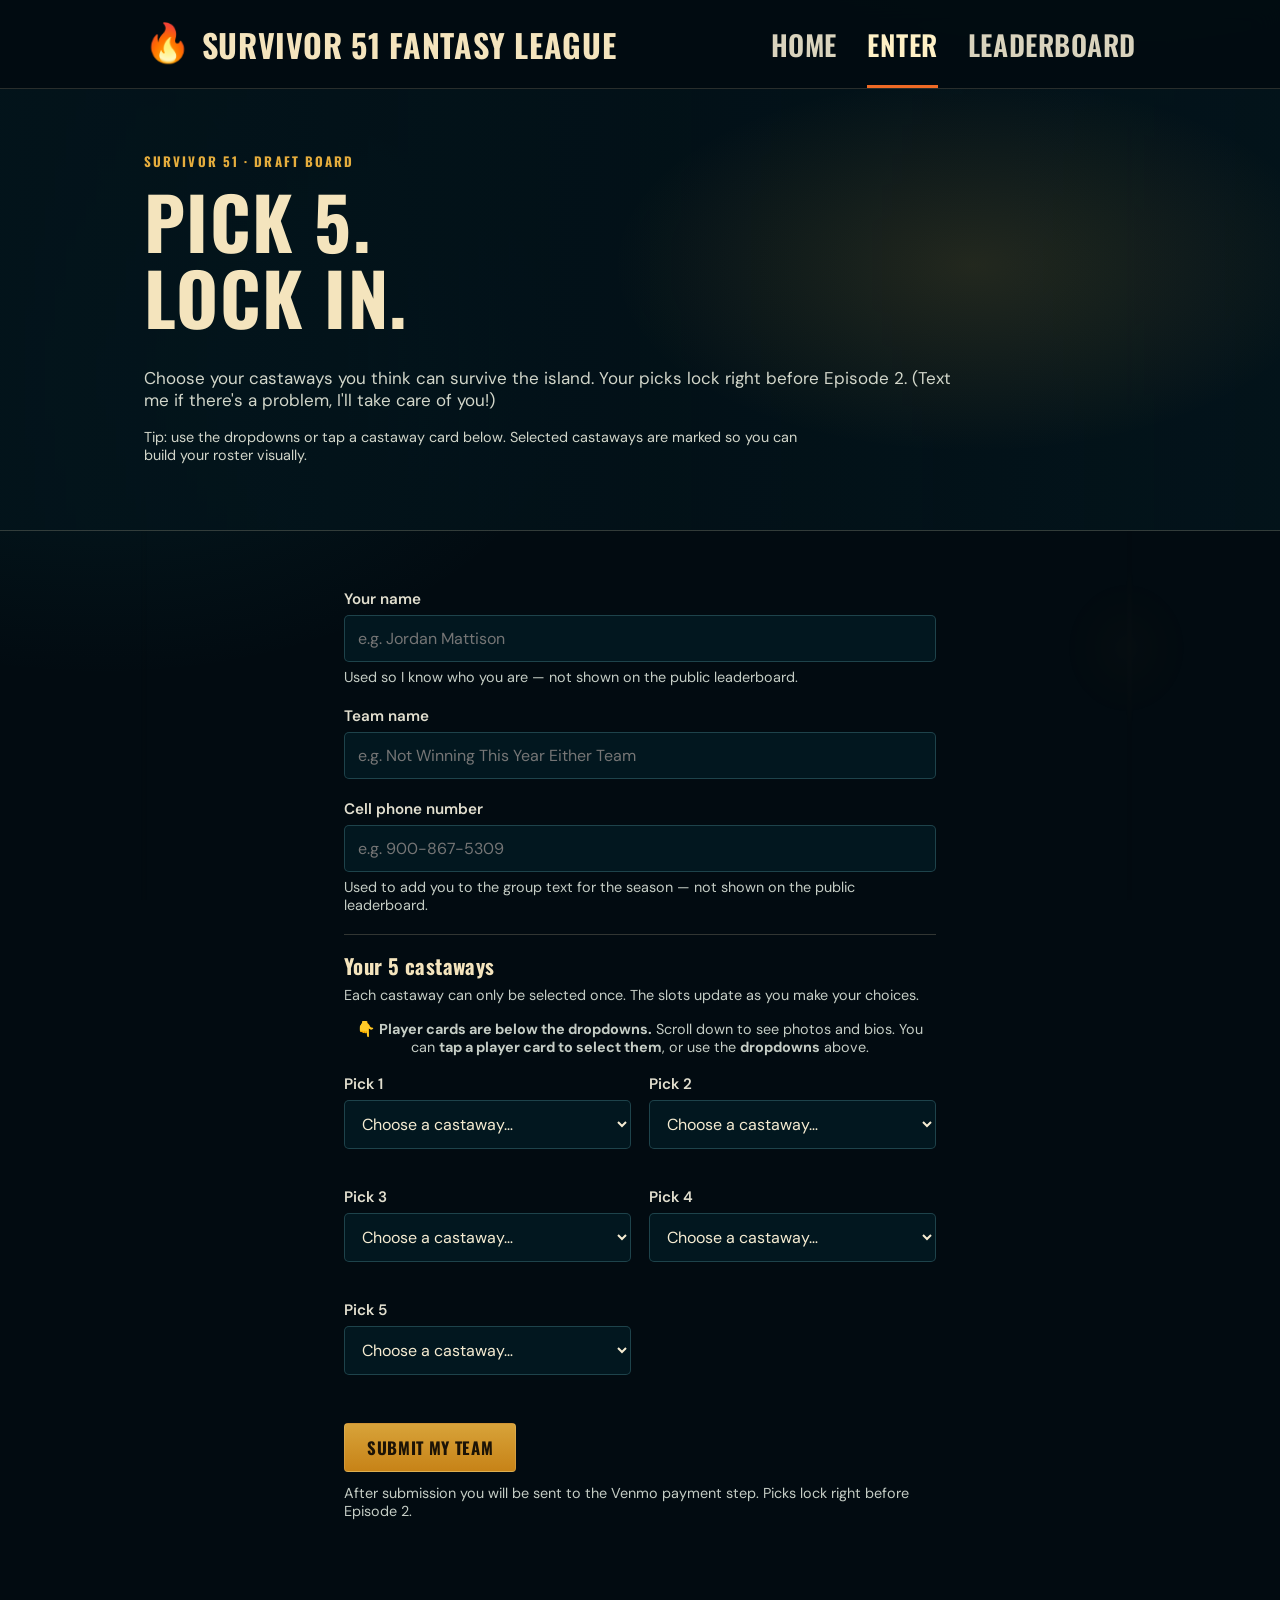
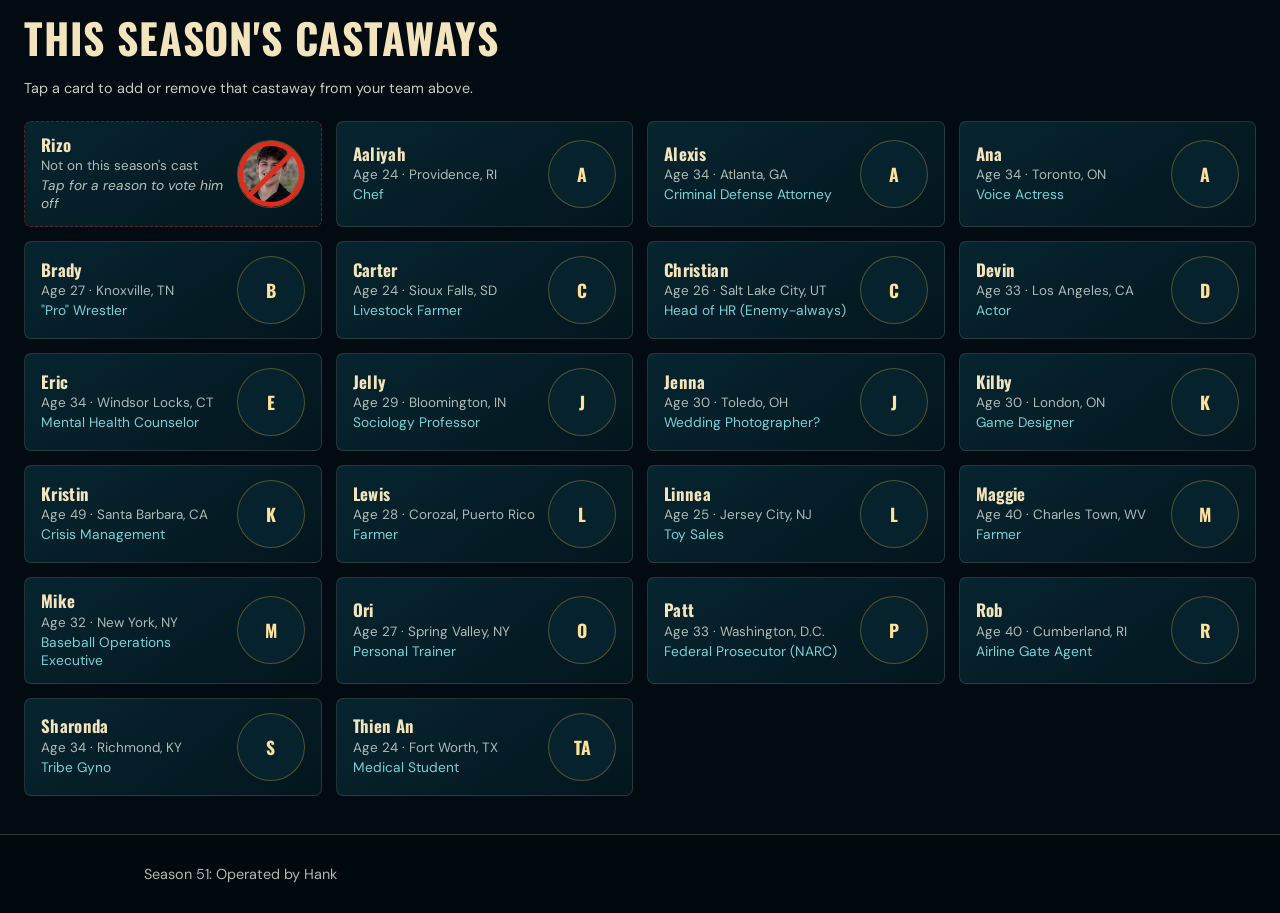
==== commit 42e859d7: "Block eliminated castaway from new entries" ====
--- a/entry.html
+++ b/entry.html
@@ -52,6 +52,7 @@
          href="https://venmo.com/Henry-Lumbard-1?txn=pay&note=Survivor%2051%20Fantasy%20League%20entry">
         Pay $10 on Venmo (@Henry-Lumbard-1)
       </a>
+      <p class="small muted" style="margin-top:14px;"><strong>Don't have Venmo?</strong> Have a friend or family member send $10 to <strong>@Henry-Lumbard-1</strong> and include your team name in the note.</p>
       <p class="small muted" style="margin-top:20px;">
         Picks stay hidden until the entry deadline. Check the
         <a href="leaderboard.html">leaderboard</a> right before Episode 2 to see everyone's teams.
@@ -125,6 +126,7 @@
 }
 
 let ACTIVE_CASTAWAYS = SURVIVOR_51_CAST;
+const UNAVAILABLE_CASTAWAY_IDS = new Set(["aaliyah-puglia"]);
 
 function renderRoster() {
   const grid = document.getElementById("roster-grid");
@@ -317,6 +319,7 @@
     const current = select.value;
     select.innerHTML = '<option value="">Choose a castaway&hellip;</option>';
     ACTIVE_CASTAWAYS.forEach((c) => {
+      if (UNAVAILABLE_CASTAWAY_IDS.has(c.id)) return;
       if (chosen.includes(c.id) && c.id !== current) return;
       const opt = document.createElement("option");
       opt.value = c.id;
@@ -361,6 +364,7 @@
 }
 
 function toggleCastaway(id) {
+  if (UNAVAILABLE_CASTAWAY_IDS.has(id)) return;
   const alreadyIn = selects.find((s) => s.value === id);
   if (alreadyIn) {
     alreadyIn.value = "";
@@ -377,6 +381,7 @@
 }
 
 document.querySelectorAll(".roster-card:not(.fake-card)").forEach((card) => {
+  if (UNAVAILABLE_CASTAWAY_IDS.has(card.dataset.id)) return;
   card.classList.add("clickable");
   card.setAttribute("role", "button");
   card.setAttribute("tabindex", "0");
@@ -402,6 +407,10 @@
   const phone = document.getElementById("phone").value.trim();
   const picks = selects.map((s) => s.value);
 
+  if (picks.some((id) => UNAVAILABLE_CASTAWAY_IDS.has(id))) {
+    showStatus("One of those castaways is no longer available for new teams.", "error");
+    return;
+  }
   if (new Set(picks).size !== NUM_PICKS || picks.includes("")) {
     showStatus(`Pick ${NUM_PICKS} different castaways before submitting.`, "error");
     return;
@@ -430,8 +439,10 @@
       paymentLink.textContent = `Pay ${LEAGUE.entryFee} on Venmo (@${LEAGUE.venmoHandle})`;
     }
 
+    document.querySelector("header.hero").classList.add("hidden");
     document.getElementById("form-section").classList.add("hidden");
     document.getElementById("confirmation").classList.remove("hidden");
+    document.getElementById("roster-section").classList.add("hidden");
     window.scrollTo({ top: 0, behavior: "smooth" });
   } catch (err) {
     console.error(err);
--- a/css/style.css
+++ b/css/style.css
@@ -162,7 +162,7 @@
 footer .container::after { content: "Season 51: Operated by Hank"; font-size: .9rem; }
 @media (max-width: 800px) { .topnav .container { align-items:flex-start; padding-top:12px; padding-bottom:12px; flex-direction:column; } .navlinks { width:100%; justify-content:space-between; gap:12px; } .navlinks a { padding-top:0; } }
 @media (min-width: 801px) { .topnav .container { min-height: 82px; } .brand { font-size: 2rem; } .navlinks { gap: 30px; } .navlinks a { font-size: 1.75rem; padding: 24px 0 20px; } }
-@media (max-width: 640px) { .container { padding:0 17px; } .brand { font-size:.96rem; } .poster-frame { width:100%; } .poster-art { width:100%; height:auto; min-height:0; object-fit:cover; object-position:center; scale:1.2; } .hero-cta-hotspot { left: 25%; top: 82%; width: 51%; height: 18%; } }
+@media (max-width: 640px) { .container { padding:0 17px; } .brand { font-size:1.55rem; } .navlinks a { font-size:1.42rem; } .poster-frame { width:100%; } .poster-art { width:100%; height:auto; min-height:0; object-fit:cover; object-position:center; scale:1.2; } .hero-cta-hotspot { left: 25%; top: 82%; width: 51%; height: 18%; } }
 .premiere-countdown { padding:14px 20px 16px; text-align:center; letter-spacing:.04em; }
 .countdown-kicker { color:var(--gold); font-family:Oswald,sans-serif; font-size:.78rem; font-weight:700; letter-spacing:.16em; margin-bottom:5px; }
 .countdown-time { color:#fff7df; font-family:Oswald,Impact,sans-serif; font-size:clamp(1.45rem,3vw,2.45rem); font-weight:700; line-height:1.05; text-shadow:0 2px 14px rgba(0,0,0,.65); white-space:nowrap; }
